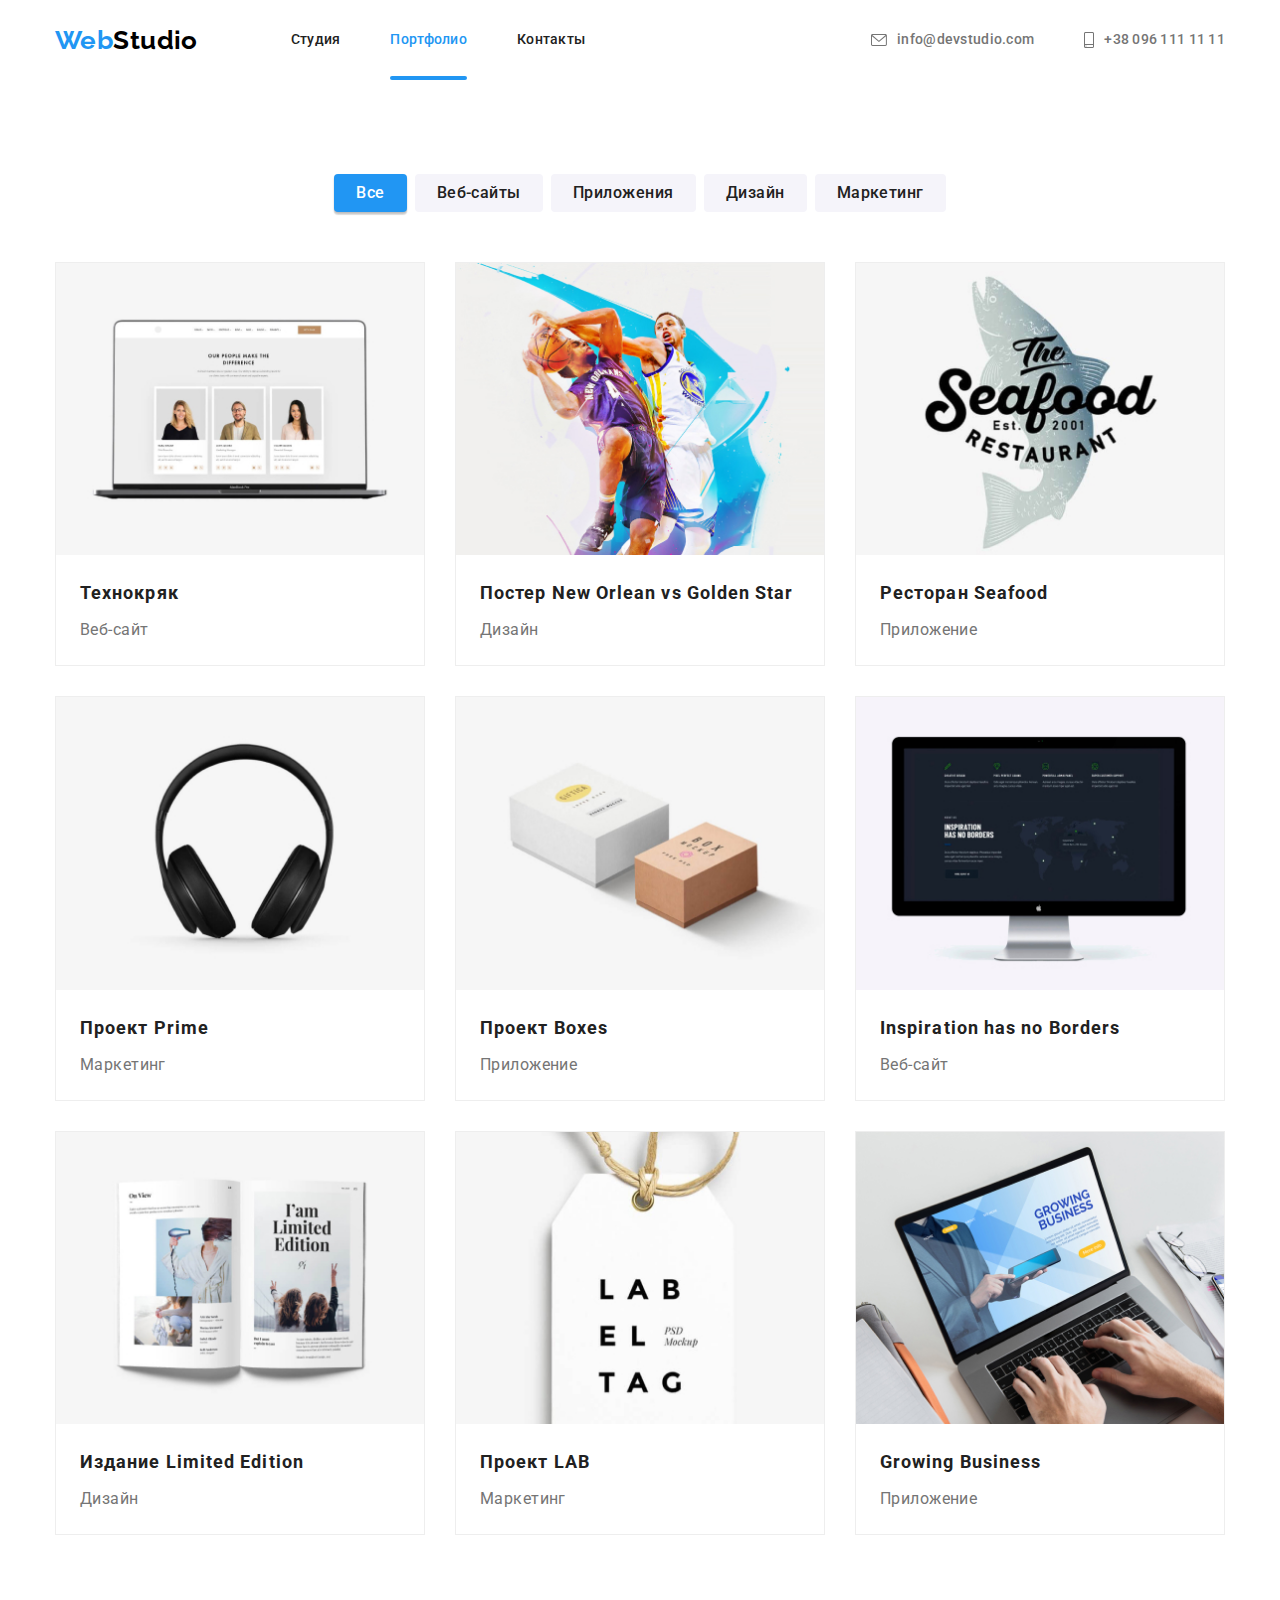
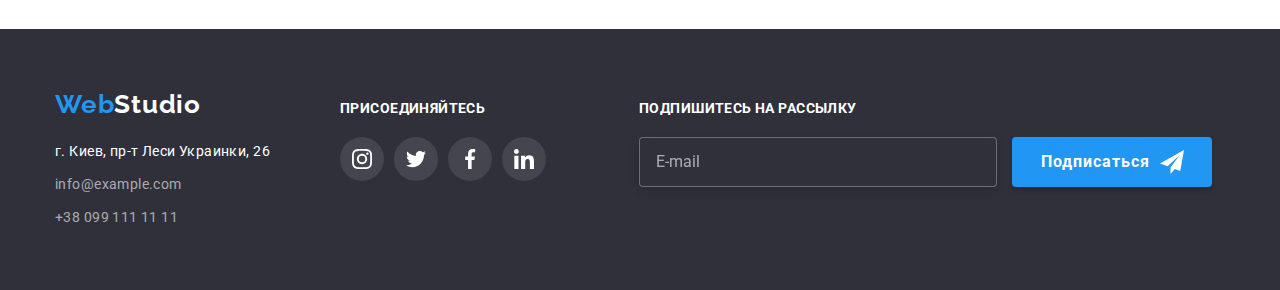
==== portfolio.html @ da0dde0f "Initial commit" ====
<!DOCTYPE html>
<html lang="ru">

<head>
    <meta charset="UTF-8">
    <meta http-equiv="X-UA-Compatible" content="IE=edge">
    <meta name="viewport" content="width=device-width, initial-scale=1.0">
    <title>Портфоліо</title>
    <!-- Шрифти -->
    <link rel="preconnect" href="https://fonts.googleapis.com">
    <link rel="preconnect" href="https://fonts.gstatic.com" crossorigin>
    <link
        href="https://fonts.googleapis.com/css2?family=Raleway:wght@700&family=Roboto:wght@400;500;700;900&display=swap"
        rel="stylesheet">
    <!-- Нормалізація стилів -->
    <link rel="stylesheet" href="https://cdn.jsdelivr.net/npm/modern-normalize@1.1.0/modern-normalize.min.css">
    <!-- Підключення стилів -->
    <link rel="stylesheet" href="./css/styles.css">
</head>

<body>
    <!-- Секція хедер -->
    <header class="header">
        <div class="container header-container">
            <nav class="header-nav">
                <a class="header-logo link" href="./index.html"> <span class="organization">Web</span>Studio</a>
                <ul class="header-list list">
                    <li class="header-list-item"><a class="header-link link" href="./index.html">Студия</a>
                    </li>
                    <li class="header-list-item"><a class="header-link link current-link" href="./portfolio.html">Портфолио</a></li>
                    <li class="header-list-item"><a class="header-link link" href="">Контакты</a></li>
                </ul>
            </nav>
            <ul class="header-group list">
                <li class="header-gp">
                    <a class="header-contact link " href="mailto:info@devstudio.com">
                        <svg class="header-icon" width="16" height="12">
                            <use href="./images/icons.svg#icon-mail"></use>
                        </svg>
                        info@devstudio.com</a>
                </li>
                <li class="header-gp">
                    <a class="header-contact link" href="tel:+380961111111">
                        <svg class="header-icon" width="10" height="16">
                            <use href="./images/icons.svg#icon-smartphone"></use>
                        </svg>
                        +38 096 111 11 11</a>
                </li>
            </ul>
        </div>
    </header>
    <!-- Блок мейн -->
    <main>
        <!-- фільтр -->
        <section class="portfolio section">
        <div class="container">
        <h1 hidden class="visually-hidden">Портфоліо</h1>
    <ul class="about-portfolio list">
        <li class="about-portfolio-item"><button class="filter-button active" type="button">Все</button></li>
        <li class="about-portfolio-item"><button class="filter-button" type="button">Веб-сайты</button></li>
        <li class="about-portfolio-item"><button class="filter-button" type="button">Приложения</button></li>
        <li class="about-portfolio-item"><button class="filter-button" type="button">Дизайн</button></li>
        <li class="about-portfolio-item"><button class="filter-button" type="button">Маркетинг</button></li>
    </ul>
    <!-- Проекти -->
    <ul class="about-project card-set list">
        <li class="about-project-item card-set-item">
            <a class="card-link link" href="">
            <div class="portfolio-overlay">
            <img src="./images/projects/project-1.jpg" alt="Веб-сайт" width="370" height="294"/>
            <p class="portfolio-desc">Ресурс предлагает комплексные предложения с разным уровнем функционала и сервисов. Все это позволит посетителю получить
            исчерпывающие сведения о компании или частном лице.</p>
            </div>
            <div class="card-project">
            <h3 class="title-img">Технокряк</h3>
            <p class="under-title">Веб-сайт</p>
            </div>
        </a>
        </li>
        <li class="about-project-item card-set-item">
            <a class="card-link link" href="">
            <div class="portfolio-overlay">
            <img src="./images/projects/project-2.jpg" alt="Дизайн" width="370" height="294"/>
            <p class="portfolio-desc">Ресурс предлагает комплексные предложения с разным уровнем функционала и сервисов. Все это позволит посетителю получить
            исчерпывающие сведения о компании или частном лице.</p>
            </div>
            <div class="card-project">
            <h3 class="title-img">Постер New Orlean vs Golden Star</h3>
            <p class="under-title">Дизайн</p>
            </div>
        </a>
        </li>
        <li class="about-project-item card-set-item">
            <a class="card-link link" href="">
            <div class="portfolio-overlay">
            <img src="./images/projects/project-3.jpg" alt="Приложение" width="370" height="294"/>
            <p class="portfolio-desc">Ресурс предлагает комплексные предложения с разным уровнем функционала и сервисов. Все это позволит посетителю получить
            исчерпывающие сведения о компании или частном лице.</p>
            </div>
            <div class="card-project">
            <h3 class="title-img">Ресторан Seafood</h3>
            <p class="under-title">Приложение</p>
            </div>
        </a>
        </li>
        <li class="about-project-item card-set-item">
            <a class="card-link link" href="">
            <div class="portfolio-overlay">
            <img src="./images/projects/project-4.jpg" alt="Маркетинг" width="370" height="294"/>
            <p class="portfolio-desc">Ресурс предлагает комплексные предложения с разным уровнем функционала и сервисов. Все это позволит посетителю получить
            исчерпывающие сведения о компании или частном лице.</p>
            </div>
            <div class="card-project">
            <h3 class="title-img">Проект Prime</h3>
            <p class="under-title">Маркетинг</p>
            </div></a>
        </li>
        <li class="about-project-item card-set-item">
            <a class="card-link link" href="">
            <div class="portfolio-overlay">
            <img src="./images/projects/project-5.jpg" alt="Приложение" width="370" height="294"/>
            <p class="portfolio-desc">Ресурс предлагает комплексные предложения с разным уровнем функционала и сервисов. Все этопозволит посетителю получить
            исчерпывающие сведения о компании или частном лице.</p>
            </div>
            <div class="card-project">
            <h3 class="title-img">Проект Boxes</h3>
            <p class="under-title">Приложение</p>
            </div></a>
        </li>
        <li class="about-project-item card-set-item">
            <a class="card-link link" href="">
            <div class="portfolio-overlay">
            <img src="./images/projects/project-6.jpg" alt="Веб-сайт" width="370" height="294"/>
            <p class="portfolio-desc">Ресурс предлагает комплексные предложения с разным уровнем функционала и сервисов.Все этопозволит посетителю получить
                исчерпывающие сведения о компании или частном лице.</p>
            </div>
            <div class="card-project">
            <h3 class="title-img">Inspiration has no Borders</h3>
            <p class="under-title">Веб-сайт</p>
            </div></a>
        </li>
        <li class="about-project-item card-set-item">
            <a class="card-link link" href="">
                <div class="portfolio-overlay">
            <img src="./images/projects/project-7.jpg" alt="Дизайн" width="370" height="294"/>
            <p class="portfolio-desc">Ресурс предлагает комплексные предложения с разным уровнем функционала и сервисов.Все это позволит посетителю получить
                исчерпывающие сведения о компании или частном лице.</p>
            </div>
            <div class="card-project">
            <h3 class="title-img">Издание Limited Edition</h3>
            <p class="under-title">Дизайн</p>
            </div></a>
        </li>
        <li class="about-project-item card-set-item">
            <a class="card-link link" href="">
            <div class="portfolio-overlay">
            <img src="./images/projects/project-8.jpg" alt="Маркетинг" width="370" height="294"/>
            <p class="portfolio-desc">Ресурс предлагает комплексные предложения с разным уровнем функционала и сервисов.Все это позволит посетителю получить
                исчерпывающие сведения о компании или частном лице.</p>
            </div>
            <div class="card-project">
            <h3 class="title-img">Проект LAB</h3>
            <p class="under-title">Маркетинг</p>
            </div></a>
        </li>
        <li class="about-project-item card-set-item">
            <a class="card-link link" href="">
            <div class="portfolio-overlay">
            <img src="./images/projects/project-9.jpg" alt="Приложение" width="370" height="294"/>
            <p class="portfolio-desc">Ресурс предлагает комплексные предложения с разным уровнем функционала и сервисов.Все это позволит посетителю получить
                исчерпывающие сведения о компании или частном лице.</p>
            </div>
            <div class="card-project">
            <h3 class="title-img">Growing Business</h3>
            <p class="under-title">Приложение</p>
            </div></a>
        </li>
    </ul>
    </div>
    </section>
    </main>
    <!-- Секція футер -->
    <footer class="footer">
        <div class="container footer-container">
            <div class="footer-tank">
                <a class="footer-logo link" href="./index.html"> <span class="organization">Web</span>Studio</a>
                <address class="address">
                    <ul class="footer-group list">
                        <li class="footer-address"><a class="footer-link-address link"
                                href="https://goo.gl/maps/piqngm7oDQpEDh6u6" target="_blank"
                                rel="noopener nofollow noreferrer">г. Киев, пр-т Леси
                                Украинки, 26</a></li>
                        <li class="footer-contact"><a class="footer-link link"
                                href="mailto:info@example.com">info@example.com</a></li>
                        <li class="footer-contact"><a class="footer-link link" href="tel:+380991111111">+38 099 111 11
                                11</a></li>
                    </ul>
                </address>
            </div>
            <div class="footer-social">
                <p class="footer-subtitle">присоединяйтесь</p>
                <ul class="footer-social-list list">
                    <li class="footer-social-item">
                        <a class="footer-social-link link" href="">
                            <svg class="footer-social-icon" width="20" height="20">
                                <use href="./images/icons.svg#icon-instagram"></use>
                            </svg>
                        </a>
                    </li>
                    <li class="footer-social-item">
                        <a class="footer-social-link link" href="">
                            <svg class="footer-social-icon" width="20" height="20">
                                <use href="./images/icons.svg#icon-twitter"></use>
                            </svg>
                        </a>
                    </li>
                    <li class="footer-social-item">
                        <a class="footer-social-link link" href="">
                            <svg class="footer-social-icon" width="20" height="20">
                                <use href="./images/icons.svg#icon-facebook"></use>
                            </svg>
                        </a>
                    </li>
                    <li class="footer-social-item">
                        <a class="footer-social-link link" href="">
                            <svg class="footer-social-icon" width="20" height="20">
                                <use href="./images/icons.svg#icon-linkedin"></use>
                            </svg>
                        </a>
                    </li>
                </ul>
            </div>
            <!-- Форма підписки -->
            <form>
                <label class="footer-form">
                    <p class="footer-form-title">Подпишитесь на рассылку</p>
                    <input class="footer-form-contact" type="email" name="email" placeholder="E-mail" required />
                    <button class="footer-form-button" type="submit">Подписаться
                        <svg class="footer-form-icon" width="24" height="24">
                            <use href="./images/icons.svg#icon-send"></use>
                        </svg>
                    </button>
                </label>
            </form>
        </div>
    </footer>
</body>
</html>
---- css/styles.css ----
:root {
    --main-font: "Roboto";
    --secondary-font: "Raleway";
    --accent-txt-color: #2196F3;
    --txt-color: #757575;
    --whte-txt-color: #FFFFFF;
    --dark-txt-color: #212121;

    --items: 3;
    --indent: 30px;
}

body {
    font-family: var(--main-font), sans-serif;
    font-size: 14px;
    color: var(--txt-color);
    background-color: var(--whte-txt-color);
    letter-spacing: 0.03em;
}

h1,
h2,
h3,
h4,
h5,
h6,
p,
ul {
    margin: 0;
}

img {
    display: block;
    max-width: 100%;
    height: auto;
}

.container {
    width: 1200px;
    padding-left: 15px;
    padding-right: 15px;
    margin-left: auto;
    margin-right: auto;
}

.link {
    text-decoration: none;
}

.list {
    list-style: none;
    margin: 0;
    padding: 0;
}

.header {
    background-color: var(--whte-txt-color);
}

.header-container {
    display: flex;
    align-items: center;
}

.header-nav {
    display: flex;
    align-items: center;
}

.header-list {
    display: flex;
    align-items: center;
}

.header-logo {
    font-family: Raleway;
    font-style: normal;
    font-weight: 700;
    font-size: 26px;
    line-height: 1.19;
    color: #000000;
    margin-right: 93px;

}

.organization {
    font-family: Raleway;
    font-style: normal;
    font-weight: 700;
    font-size: 26px;
    line-height: 1.19;
    color: var(--accent-txt-color)
}

.header-list-item:not(:last-child) {
    margin-right: 50px;
}

.header-link {
    font-weight: 500;
    line-height: 1.14;
    letter-spacing: 0.02em;
    color: var(--dark-txt-color);
    display: block;
    padding: 32px 0;

    transition-property: color;
    transition-duration: 250ms;
    transition-timing-function: cubic-bezier(0.4, 0, 0.2, 1);
}

.current-link {
    position: relative;
    color: var(--accent-txt-color);

}

.current-link::after {
    content: "";
    position: absolute;
    bottom: 0;
    left: 0;
    width: 100%;
    height: 4px;
    background-color: var(--accent-txt-color);
    border-radius: 2px;
}


.header-link:hover,
.header-link:focus {
    color: var(--accent-txt-color);
}

.header-group {
    margin-left: auto;
    display: flex;
    align-items: center;

}

.header-gp {
    font-weight: 500;
    line-height: 1.14;
    letter-spacing: 0.02em;
    color: var(--txt-color);
    margin-right: 50px;
}

.header-gp:last-child {
    margin-right: 0;
}

.header-contact {
    line-height: 1.14;
    letter-spacing: 0.02em;
    color: var(--txt-color);
    display: flex;
    align-items: center;
    padding: 32px 0;

    transition-property: color;
    transition-duration: 250ms;
    transition-timing-function: cubic-bezier(0.4, 0, 0.2, 1);
}

.header-icon {
    margin-right: 10px;
    fill: currentColor;

    transition-property: fill;
    transition-duration: 250ms;
    transition-timing-function: cubic-bezier(0.4, 0, 0.2, 1);
}

.header-contact:hover,
.header-contact:focus {
    color: var(--accent-txt-color);
}

.header-icon:hover,
.header-icon:focus {
    fill: var(--accent-txt-color);
}

.hero {
    background-color: #2F303A;
    text-align: center;
    padding: 200px 0;
}

.hero-overlay {
    max-width: 1600px;
    margin: 0 auto;
    background-image: linear-gradient(to right, rgba(47, 48, 58, 0.4), rgba(47, 48, 58, 0.4)),
        url(../images/hero/new-photo.jpg);
    background-repeat: no-repeat;
    background-size: cover;
    background-position: center;
}

.section {
    padding-top: 94px;
    padding-bottom: 94px;
}



.hero-title {
    font-size: 44px;
    line-height: 1.36;
    text-align: center;
    letter-spacing: 0.06em;
    text-transform: uppercase;
    color: var(--whte-txt-color);
    width: 696px;
    height: 120px;
    margin-left: auto;
    margin-right: auto;
    margin-bottom: 30px;
}

.hero-button {
    font-weight: 700;
    font-size: 16px;
    line-height: 1.88;
    text-align: center;
    letter-spacing: 0.06em;
    color: var(--whte-txt-color);
    background-color: var(--accent-txt-color);
    cursor: pointer;
    padding: 10px 32px;
    margin-left: auto;
    margin-right: auto;
    border-radius: 4px;
    border: none;
    box-shadow: 0px 4px 4px rgba(0, 0, 0, 0.15);

    transition-property: background-color;
    transition-duration: 250ms;
    transition-timing-function: cubic-bezier(0.4, 0, 0.2, 1);
}

.hero-button:hover {
    background-color: #188CE8;
}

.hero-button:focus {
    background-color: var(--accent-txt-color);
}

.visually-hidden {
    position: absolute;
    width: 1px;
    height: 1px;
    margin: -1px;
    border: 0;
    padding: 0;

    white-space: nowrap;
    clip-path: inset(100%);
    clip: rect(0 0 0 0);
    overflow: hidden;
}

.features-list {
    display: flex;
}

.features-list-item:not(:last-child) {
    margin-right: 30px;
    width: 270px;
}

.feature-box {
    display: flex;
    align-items: center;
    justify-content: center;
    height: 120px;
    margin-bottom: 30px;
    border-radius: 4px;
    background-color: #F5F4FA;
}

.upper-text {
    font-size: 14px;
    line-height: 1.14;
    text-transform: uppercase;
    color: var(--dark-txt-color);
    margin-bottom: 10px;
}

.under-text {
    line-height: 1.71;
    width: 270px;
    height: 75px;
}

.section-about {
    padding-top: 0;
    padding-bottom: 94px;
}

.section-title {
    font-size: 36px;
    line-height: 1.16;
    text-align: center;
    color: var(--dark-txt-color);
    margin-bottom: 50px;
}

.about-overlay {
    position: relative;
}

.about-desc {
    position: absolute;
    display: flex;
    align-items: center;
    justify-content: center;
    left: 0;
    bottom: 0;
    font-weight: 700;
    line-height: 1.14;
    text-transform: uppercase;
    color: var(--whte-txt-color);
    width: 100%;
    height: 70px;
    background-color: rgba(47, 48, 58, 0.8);
}

.about-team {
    width: 270px;
    background: var(--whte-txt-color);
    box-shadow: 0px 1px 3px rgba(0, 0, 0, 0.12), 0px 1px 1px rgba(0, 0, 0, 0.14), 0px 2px 1px rgba(0, 0, 0, 0.2);
    border-radius: 0px 0px 4px 4px;
    border: none;
}

.card-set {
    display: flex;
    flex-wrap: wrap;
    margin: calc(-1 * var(--indent) / 2);
}

.card-set-item {
    flex-basis: calc((100% - var(var(--indent)) * var(--items)) / var(--items));
    margin: calc(var(--indent) / 2);
}

.team {
    background-color: #F5F4FA;
}

.team-list {
    --items: 4;
}

.card-team {
    padding: 30px 0;
}

.upper-title {
    font-weight: 500;
    font-size: 16px;
    line-height: 1.19;
    color: var(--dark-txt-color);
    margin-bottom: 10px;
    text-align: center;
}

.under-txt {
    font-size: 16px;
    line-height: 1.19;
    text-align: center;
    margin-bottom: 16px;
}

.team-social {
    display: flex;
    justify-content: center;
}

.social-item:not(:last-child) {
    margin-right: 10px;
}

.social-link {
    display: flex;
    align-items: center;
    justify-content: center;
    width: 44px;
    height: 44px;
    border-radius: 50%;

    transition-property: background-color;
    transition-duration: 250ms;
    transition-timing-function: cubic-bezier(0.4, 0, 0.2, 1);
}

.social-icon {
    fill: #AFB1B8;

    transition-property: fill;
    transition-duration: 250ms;
    transition-timing-function: cubic-bezier(0.4, 0, 0.2, 1);
}

.social-link:hover,
.social-link:focus {
    background-color: var(--accent-txt-color);
}

.social-link:hover .social-icon,
.social-link:focus .social-icon {
    fill: var(--whte-txt-color)
}

.client-list {
    display: flex;
    justify-content: center;
}

.client-item:not(:last-child) {
    margin-right: 30px;
}

.client-link {
    display: flex;
    align-items: center;
    justify-content: center;
    width: 170px;
    height: 92px;
    border: 1px solid #AFB1B8;
    border-radius: 4px;

    transition-property: border;
    transition-duration: 250ms;
    transition-timing-function: cubic-bezier(0.4, 0, 0.2, 1);
}

.client-icon {
    fill: #AFB1B8;

    transition-property: fill;
    transition-duration: 250ms;
    transition-timing-function: cubic-bezier(0.4, 0, 0.2, 1);
}

.client-link:hover,
.client-link:focus {
    border: 1px solid var(--accent-txt-color);
}

.client-link:hover .client-icon,
.client-link:focus .client-icon {
    fill: var(--accent-txt-color)
}

.about-portfolio {
    display: flex;
    align-items: center;
    justify-content: center;
    margin-bottom: 50px;
}

.about-portfolio-item:not(:last-child) {
    margin-right: 8px;
}

.filter-button {
    font-weight: 500;
    font-family: inherit;
    font-size: 16px;
    line-height: 1.62;
    letter-spacing: 0.03em;
    color: var(--dark-txt-color);
    padding: 6px 22px;
    background-color: #F5F4FA;
    border: none;
    border-radius: 4px;
    color: var(--dark-txt-color);
    cursor: pointer;

    transition-property: color, background-color, box-shadow;
    transition-duration: 250ms;
    transition-timing-function: cubic-bezier(0.4, 0, 0.2, 1);
}

.filter-button:hover,
.filter-button:focus {
    color: var(--whte-txt-color);
    background-color: var(--accent-txt-color);
    box-shadow: 0px 3px 1px rgba(0, 0, 0, 0.1), 0px 1px 2px rgba(0, 0, 0, 0.08), 0px 2px 2px rgba(0, 0, 0, 0.12);
}

.active {
    color: var(--whte-txt-color);
    background-color: var(--accent-txt-color);
    box-shadow: 0px 3px 1px rgba(0, 0, 0, 0.1), 0px 1px 2px rgba(0, 0, 0, 0.08), 0px 2px 2px rgba(0, 0, 0, 0.12);
}

.about-project-item {
    width: 370px;
    background: var(--whte-txt-color);
    border: 1px solid #EEEEEE;
}

.card-link {
    display: block;
    cursor: pointer;

    transition-property: box-shadow;
    transition-duration: 250ms;
    transition-timing-function: cubic-bezier(0.4, 0, 0.2, 1);
}

.card-link:hover,
.card-link:focus {
    box-shadow: 0px 1px 1px rgba(0, 0, 0, 0.12), 0px 4px 4px rgba(0, 0, 0, 0.06), 1px 4px 6px rgba(0, 0, 0, 0.16);
}

.portfolio-overlay {
    position: relative;
    overflow: hidden;
}

.portfolio-desc {
    position: absolute;
    font-weight: 400;
    font-size: 18px;
    line-height: 1.56;
    color: var(--whte-txt-color);
    background-color: rgba(33, 150, 243, 0.9);
    display: block;
    width: 100%;
    height: 294px;
    top: 0;
    left: 0;
    padding: 63px 24px;

    transform: translateY(100%);
    transition-property: transform;
    transition-duration: 250ms;
    transition-timing-function: cubic-bezier(0.4, 0, 0.2, 1);
}

.portfolio-overlay:hover .portfolio-desc {
    transform: translateY(0);
}

.card-project {
    padding-top: 20px;
    padding-bottom: 20px;
    padding-left: 24px;
    padding-right: 24px;
}

.title-img {
    font-size: 18px;
    line-height: 2;
    letter-spacing: 0.06em;
    color: var(--dark-txt-color);
    margin-bottom: 4px;
}

.under-title {
    font-size: 16px;
    line-height: 1.87;
    color: var(--txt-color);
}

.footer {
    background-color: #2F303A;
    padding-top: 60px;
    padding-bottom: 60px;
}

.footer-container {
    display: flex;
    align-items: baseline;
}

.footer-tank {
    margin-right: 70px;
}

.footer-logo {
    font-family: 'Raleway';
    font-style: normal;
    font-weight: 700;
    font-size: 26px;
    line-height: 31px;
    letter-spacing: 0.03em;
    color: var(--whte-txt-color);
    display: block;
    align-items: center;
    margin-bottom: 20px;
}

.address {
    font-style: normal;
}

.footer-address {
    margin-bottom: 9px;

}

.footer-link-address {
    line-height: 1.71;
    color: var(--whte-txt-color)
}

.footer-contact:not(:last-child) {
    margin-bottom: 9px;
}

.footer-link:hover,
.footer-link:focus {
    color: var(--accent-txt-color);
}

.footer-link {
    line-height: 1.71;
    color: rgba(255, 255, 255, 0.6);

    transition-property: color;
    transition-duration: 250ms;
    transition-timing-function: cubic-bezier(0.4, 0, 0.2, 1);
}

.footer-social{
    margin-right: 93px;
}

.footer-subtitle {
    font-weight: 700;
    line-height: 1.14;
    letter-spacing: 0.03em;
    text-transform: uppercase;
    color: var(--whte-txt-color);
    margin-bottom: 20px;
}

.footer-social-list {
    display: flex;
}

.footer-social-item:not(:last-child) {
    margin-right: 10px;
}

.footer-social-link {
    display: flex;
    align-items: center;
    justify-content: center;
    width: 44px;
    height: 44px;
    border-radius: 50%;
    background-color: rgba(255, 255, 255, 0.1);
    padding: 12px;

    transition-property: background-color;
    transition-duration: 250ms;
    transition-timing-function: cubic-bezier(0.4, 0, 0.2, 1);
}

.footer-social-icon {
    fill: var(--whte-txt-color);
}

.footer-social-link:hover,
.footer-social-link:focus {
    background-color: var(--accent-txt-color);
}

.footer-form{
    display: block;
}

.footer-form-title {
    font-weight: 700;
    line-height: 1.14;
    text-transform: uppercase;
    color: var(--whte-txt-color);
    margin-bottom: 20px;
}

.footer-form-contact {
    width: 358px;
    height: 50px;
    font-size: 16px;
    line-height: 1.25;
    color: rgba(255, 255, 255);
    padding-top: 15px;
    padding-bottom: 15px;
    padding-left: 16px;
    margin-right: 12px;

    border: 1px solid rgba(255, 255, 255, 0.3);
    filter: drop-shadow(0px 4px 4px rgba(0, 0, 0, 0.15));
    border-radius: 4px;
    background-color: #2F303A;
}

.footer-form-contact::placeholder{
    font-size: 16px;
    line-height: 1.25;
    color: rgba(255, 255, 255, 0.6);
}

.footer-form-button {
    display: inline-flex;
    align-items: center;
    text-align: center;
    justify-content: center;
    width: 200px;
    height: 50px;
    font-weight: 700;
    font-size: 16px;
    line-height: 1.88;
    letter-spacing: 0.06em;
    padding: 10px 28px;
    color: var(--whte-txt-color);
    cursor: pointer;

    background-color: var(--accent-txt-color);
    border: none;
    box-shadow: 0px 4px 4px rgba(0, 0, 0, 0.15);
    border-radius: 4px;
}


.footer-form-icon {
    margin-left: 10px;
    fill: currentColor;
}

.backdrop {
    position: fixed;
    top: 0;
    left: 0;
    width: 100%;
    height: 100%;
    background-color: rgba(0, 0, 0, 0.2);

    opacity: 1;
    visibility: visible;
    pointer-events: initial;
    transition-property: opacity, visibility;
    transition-duration: 250ms;
    transition-timing-function: cubic-bezier(0.4, 0, 0.2, 1);
}

.backdrop.is-hidden {
    opacity: 0;
    visibility: hidden;
    pointer-events: none;
}

.modal {
    display: block;
    padding: 40px;
    position: absolute;
    top: 50%;
    left: 50%;
    transform: translate(-50%, -50%);
    min-width: 528px;
    min-height: 581px;
    background-color: var(--whte-txt-color);
    box-shadow: 0px 1px 3px rgba(0, 0, 0, 0.12), 0px 1px 1px rgba(0, 0, 0, 0.14), 0px 2px 1px rgba(0, 0, 0, 0.2);
    border-radius: 4px;
}

.modal-close-button {
    position: absolute;
    top: 8px;
    right: 8px;
    display: flex;
    align-items: center;
    justify-content: center;
    width: 30px;
    height: 30px;
    fill: #000000;
    background-color: var(--whte-txt-color);
    border: 1px solid rgba(0, 0, 0, 0.1);
    border-radius: 50%;
    cursor: pointer;
}

.modal-icon-close{
    position: absolute;
}

.modal-close-button:hover,
.modal-close-button:focus{
    outline: transparent;
    border: 1px solid var(--accent-txt-color);
    fill: var(--accent-txt-color);
}



.modal-form-title{
    display: block;
    font-weight: 700;
    font-size: 20px;
    line-height: 1.15;
    text-align: center;
    color: var(--dark-txt-color);
    margin-bottom: 12px;
}

.modal-form-user{
    display: block;
    position: relative;
    margin-top: 10px;
}

.modal-form-name{
    display: block;
    font-size: 12px;
    line-height: 1.16;
    letter-spacing: 0.01em;
    color: var(--txt-color);
    margin-bottom: 4px;
}

.modal-form-data{
    width: 100%;
    height: 40px;
    border: 1px solid rgba(33, 33, 33, 0.2);
    border-radius: 4px;
    padding-top: 12px;
    padding-bottom: 12px;
    padding-left: 42px;

    transition-property: outline, border;
    transition-duration: 250ms;
    transition-timing-function: cubic-bezier(0.4, 0, 0.2, 1);
}

.modal-form-data:focus{
    outline: transparent;
    border: 1px solid var(--accent-txt-color)
}

.modal-form-icon{
    position: absolute;
    left: 12px;
    bottom: 11px;
    fill: var(--dark-txt-color);
}

.modal-form-data:focus + .modal-form-icon{
    fill: var(--accent-txt-color);
}

.modal-comment{
    display: block;
    margin-bottom: 20px;
    margin-top: 10px;
}

.tel-mail-comment{
    display: block;
    font-size: 12px;
    line-height: 1.16;
    letter-spacing: 0.01em;
    color: var(--txt-color);
    margin-bottom: 4px;
}

.modal-form-comment{
    display: block;
    width: 100%;
    height: 120px;
    border: 1px solid rgba(33, 33, 33, 0.2);
    border-radius: 4px;
    padding: 12px 16px;

    transition-property: outline, border;
    transition-duration: 250ms;
    transition-timing-function: cubic-bezier(0.4, 0, 0.2, 1);
}

.modal-form-comment::placeholder{
    line-height: 1.14;
    letter-spacing: 0.01em;
    color: rgba(117, 117, 117, 0.5);
}

.modal-form-comment:focus{
    outline: transparent;
    border: 1px solid var(--accent-txt-color)
}

.form-checkbox{
    display: flex;
    align-items: center;
    justify-content: center;
    margin-bottom: 30px;
}

.form-checkbox-custom-checkbox{
    display: inline-flex;
    align-items: center;
    justify-content: center;
    width: 16px;
    height: 15px;
    color: var(--whte-txt-color);
    border: 2px solid var(--accent-txt-color);
    border-radius: 4px;
    margin-right: 7px;

}

.form-checkbox-icon{
    fill: var(--whte-txt-color);
}

.form-checkbox-input:checked + .form-checkbox-custom-checkbox{
    background-color: var(--accent-txt-color);
}

.form-checkbox-agreement{
    line-height: 1.71;
    color: var(--txt-color);
}

.form-checkbox-conditions{
    font-weight: 400;
    line-height: 1.71;
    color: var(--accent-txt-color);
}

.modal-form-button{
    display: block;
    width: 200px;
    height: 50px;
    font-weight: 700;
    font-size: 16px;
    line-height: 1.88;
    justify-content: center;
    letter-spacing: 0.06em;
    margin-left: auto;
    margin-right: auto;
    color: var(--whte-txt-color);
    background-color: var(--accent-txt-color);
    border: none;
    box-shadow: 0px 4px 4px rgba(0, 0, 0, 0.15);
    border-radius: 4px;
    cursor: pointer;

    transition-property: background-color;
    transition-duration: 250ms;
    transition-timing-function: cubic-bezier(0.4, 0, 0.2, 1);
}

.modal-form-button:hover{
    background-color: #188CE8 ;
}

.modal-form-button:focus{
    background-color: var(--accent-txt-color);
}
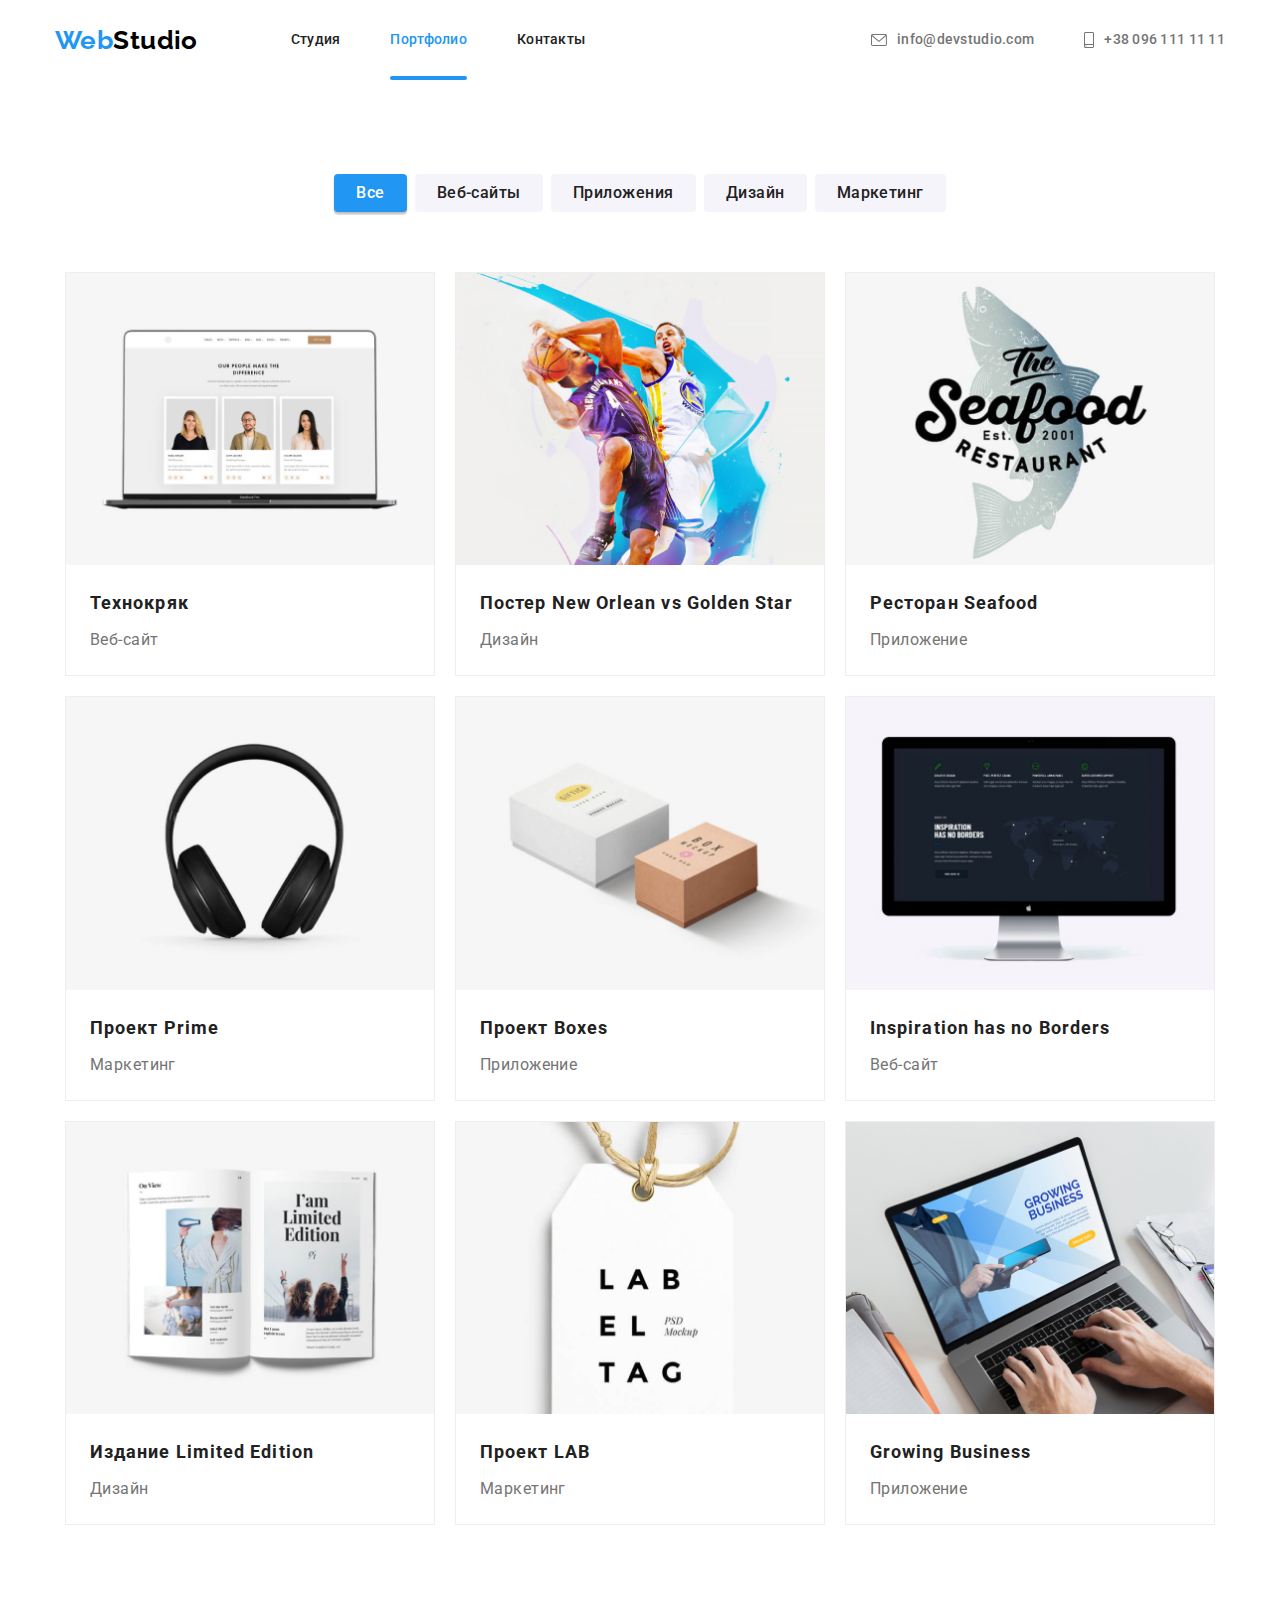
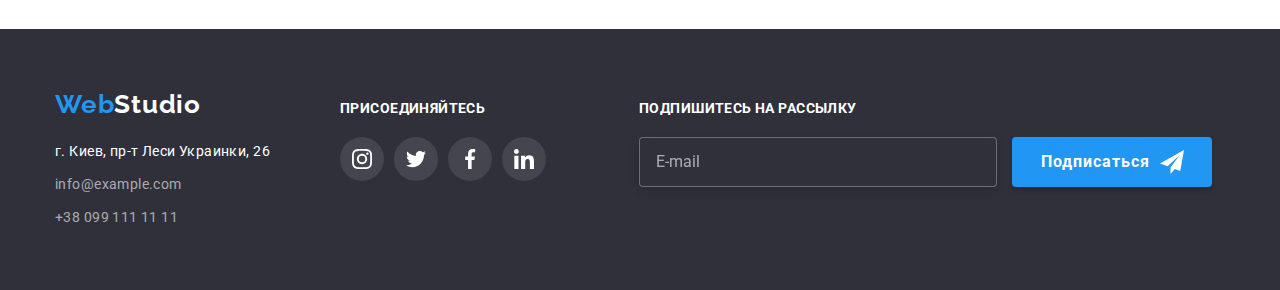
==== commit aba794b0: "add sass" ====
--- a/portfolio.html
+++ b/portfolio.html
@@ -15,6 +15,7 @@
     <!-- Нормалізація стилів -->
     <link rel="stylesheet" href="https://cdn.jsdelivr.net/npm/modern-normalize@1.1.0/modern-normalize.min.css">
     <!-- Підключення стилів -->
+    <link rel="stylesheet" href="./css/main.min.css">
     <link rel="stylesheet" href="./css/styles.css">
 </head>
 
@@ -55,124 +56,124 @@
         <section class="portfolio section">
         <div class="container">
         <h1 hidden class="visually-hidden">Портфоліо</h1>
-    <ul class="about-portfolio list">
-        <li class="about-portfolio-item"><button class="filter-button active" type="button">Все</button></li>
-        <li class="about-portfolio-item"><button class="filter-button" type="button">Веб-сайты</button></li>
-        <li class="about-portfolio-item"><button class="filter-button" type="button">Приложения</button></li>
-        <li class="about-portfolio-item"><button class="filter-button" type="button">Дизайн</button></li>
-        <li class="about-portfolio-item"><button class="filter-button" type="button">Маркетинг</button></li>
+    <ul class="portfolio__list list">
+        <li class="portfolio__item"><button class="portfolio__button active__btn" type="button">Все</button></li>
+        <li class="portfolio__item"><button class="portfolio__button" type="button">Веб-сайты</button></li>
+        <li class="portfolio__item"><button class="portfolio__button" type="button">Приложения</button></li>
+        <li class="portfolio__item"><button class="portfolio__button" type="button">Дизайн</button></li>
+        <li class="portfolio__item"><button class="portfolio__button" type="button">Маркетинг</button></li>
     </ul>
     <!-- Проекти -->
-    <ul class="about-project card-set list">
-        <li class="about-project-item card-set-item">
-            <a class="card-link link" href="">
-            <div class="portfolio-overlay">
+    <ul class="project card-set list">
+        <li class="project__item card-set__item">
+            <a class="project__link link" href="">
+            <div class="project-overlay__wrapper">
             <img src="./images/projects/project-1.jpg" alt="Веб-сайт" width="370" height="294"/>
-            <p class="portfolio-desc">Ресурс предлагает комплексные предложения с разным уровнем функционала и сервисов. Все это позволит посетителю получить
-            исчерпывающие сведения о компании или частном лице.</p>
-            </div>
-            <div class="card-project">
-            <h3 class="title-img">Технокряк</h3>
-            <p class="under-title">Веб-сайт</p>
+            <p class="project-overlay__subtitle">Ресурс предлагает комплексные предложения с разным уровнем функционала и сервисов. Все это позволит посетителю получить
+            исчерпывающие сведения о компании или частном лице.</p>
+            </div>
+            <div class="project__card">
+            <h3 class="project__title">Технокряк</h3>
+            <p class="project__txt">Веб-сайт</p>
             </div>
         </a>
         </li>
-        <li class="about-project-item card-set-item">
-            <a class="card-link link" href="">
-            <div class="portfolio-overlay">
+        <li class="project__item card-set__item">
+            <a class="project__link link" href="">
+            <div class="project-overlay__wrapper">
             <img src="./images/projects/project-2.jpg" alt="Дизайн" width="370" height="294"/>
-            <p class="portfolio-desc">Ресурс предлагает комплексные предложения с разным уровнем функционала и сервисов. Все это позволит посетителю получить
-            исчерпывающие сведения о компании или частном лице.</p>
-            </div>
-            <div class="card-project">
-            <h3 class="title-img">Постер New Orlean vs Golden Star</h3>
-            <p class="under-title">Дизайн</p>
+            <p class="project-overlay__subtitle">Ресурс предлагает комплексные предложения с разным уровнем функционала и сервисов. Все это позволит посетителю получить
+            исчерпывающие сведения о компании или частном лице.</p>
+            </div>
+            <div class="project__card">
+            <h3 class="project__title">Постер New Orlean vs Golden Star</h3>
+            <p class="project__txt">Дизайн</p>
             </div>
         </a>
         </li>
-        <li class="about-project-item card-set-item">
-            <a class="card-link link" href="">
-            <div class="portfolio-overlay">
+        <li class="project__item card-set__item">
+            <a class="project__link link" href="">
+            <div class="project-overlay__wrapper">
             <img src="./images/projects/project-3.jpg" alt="Приложение" width="370" height="294"/>
-            <p class="portfolio-desc">Ресурс предлагает комплексные предложения с разным уровнем функционала и сервисов. Все это позволит посетителю получить
-            исчерпывающие сведения о компании или частном лице.</p>
-            </div>
-            <div class="card-project">
-            <h3 class="title-img">Ресторан Seafood</h3>
-            <p class="under-title">Приложение</p>
+            <p class="project-overlay__subtitle">Ресурс предлагает комплексные предложения с разным уровнем функционала и сервисов. Все это позволит посетителю получить
+            исчерпывающие сведения о компании или частном лице.</p>
+            </div>
+            <div class="project__card">
+            <h3 class="project__title">Ресторан Seafood</h3>
+            <p class="project__txt">Приложение</p>
             </div>
         </a>
         </li>
-        <li class="about-project-item card-set-item">
-            <a class="card-link link" href="">
-            <div class="portfolio-overlay">
+        <li class="project__item card-set__item">
+            <a class="project__link link" href="">
+            <div class="project-overlay__wrapper">
             <img src="./images/projects/project-4.jpg" alt="Маркетинг" width="370" height="294"/>
-            <p class="portfolio-desc">Ресурс предлагает комплексные предложения с разным уровнем функционала и сервисов. Все это позволит посетителю получить
-            исчерпывающие сведения о компании или частном лице.</p>
-            </div>
-            <div class="card-project">
-            <h3 class="title-img">Проект Prime</h3>
-            <p class="under-title">Маркетинг</p>
-            </div></a>
-        </li>
-        <li class="about-project-item card-set-item">
-            <a class="card-link link" href="">
-            <div class="portfolio-overlay">
+            <p class="project-overlay__subtitle">Ресурс предлагает комплексные предложения с разным уровнем функционала и сервисов. Все это позволит посетителю получить
+            исчерпывающие сведения о компании или частном лице.</p>
+            </div>
+            <div class="project__card">
+            <h3 class="project__title">Проект Prime</h3>
+            <p class="project__txt">Маркетинг</p>
+            </div></a>
+        </li>
+        <li class="project__item card-set__item">
+            <a class="project__link link" href="">
+            <div class="project-overlay__wrapper">
             <img src="./images/projects/project-5.jpg" alt="Приложение" width="370" height="294"/>
-            <p class="portfolio-desc">Ресурс предлагает комплексные предложения с разным уровнем функционала и сервисов. Все этопозволит посетителю получить
-            исчерпывающие сведения о компании или частном лице.</p>
-            </div>
-            <div class="card-project">
-            <h3 class="title-img">Проект Boxes</h3>
-            <p class="under-title">Приложение</p>
-            </div></a>
-        </li>
-        <li class="about-project-item card-set-item">
-            <a class="card-link link" href="">
-            <div class="portfolio-overlay">
+            <p class="project-overlay__subtitle">Ресурс предлагает комплексные предложения с разным уровнем функционала и сервисов. Все этопозволит посетителю получить
+            исчерпывающие сведения о компании или частном лице.</p>
+            </div>
+            <div class="project__card">
+            <h3 class="project__title">Проект Boxes</h3>
+            <p class="project__txt">Приложение</p>
+            </div></a>
+        </li>
+        <li class="project__item card-set__item">
+            <a class="project__link link" href="">
+            <div class="project-overlay__wrapper">
             <img src="./images/projects/project-6.jpg" alt="Веб-сайт" width="370" height="294"/>
-            <p class="portfolio-desc">Ресурс предлагает комплексные предложения с разным уровнем функционала и сервисов.Все этопозволит посетителю получить
-                исчерпывающие сведения о компании или частном лице.</p>
-            </div>
-            <div class="card-project">
-            <h3 class="title-img">Inspiration has no Borders</h3>
-            <p class="under-title">Веб-сайт</p>
-            </div></a>
-        </li>
-        <li class="about-project-item card-set-item">
-            <a class="card-link link" href="">
-                <div class="portfolio-overlay">
+            <p class="project-overlay__subtitle">Ресурс предлагает комплексные предложения с разным уровнем функционала и сервисов.Все этопозволит посетителю получить
+                исчерпывающие сведения о компании или частном лице.</p>
+            </div>
+            <div class="project__card">
+            <h3 class="project__title">Inspiration has no Borders</h3>
+            <p class="project__txt">Веб-сайт</p>
+            </div></a>
+        </li>
+        <li class="project__item card-set__item">
+            <a class="project__link link" href="">
+                <div class="project-overlay__wrapper">
             <img src="./images/projects/project-7.jpg" alt="Дизайн" width="370" height="294"/>
-            <p class="portfolio-desc">Ресурс предлагает комплексные предложения с разным уровнем функционала и сервисов.Все это позволит посетителю получить
-                исчерпывающие сведения о компании или частном лице.</p>
-            </div>
-            <div class="card-project">
-            <h3 class="title-img">Издание Limited Edition</h3>
-            <p class="under-title">Дизайн</p>
-            </div></a>
-        </li>
-        <li class="about-project-item card-set-item">
-            <a class="card-link link" href="">
-            <div class="portfolio-overlay">
+            <p class="project-overlay__subtitle">Ресурс предлагает комплексные предложения с разным уровнем функционала и сервисов.Все это позволит посетителю получить
+                исчерпывающие сведения о компании или частном лице.</p>
+            </div>
+            <div class="project__card">
+            <h3 class="project__title">Издание Limited Edition</h3>
+            <p class="project__txt">Дизайн</p>
+            </div></a>
+        </li>
+        <li class="project__item card-set__item">
+            <a class="project__link link" href="">
+            <div class="project-overlay__wrapper">
             <img src="./images/projects/project-8.jpg" alt="Маркетинг" width="370" height="294"/>
-            <p class="portfolio-desc">Ресурс предлагает комплексные предложения с разным уровнем функционала и сервисов.Все это позволит посетителю получить
-                исчерпывающие сведения о компании или частном лице.</p>
-            </div>
-            <div class="card-project">
-            <h3 class="title-img">Проект LAB</h3>
-            <p class="under-title">Маркетинг</p>
-            </div></a>
-        </li>
-        <li class="about-project-item card-set-item">
-            <a class="card-link link" href="">
-            <div class="portfolio-overlay">
+            <p class="project-overlay__subtitle">Ресурс предлагает комплексные предложения с разным уровнем функционала и сервисов.Все это позволит посетителю получить
+                исчерпывающие сведения о компании или частном лице.</p>
+            </div>
+            <div class="project__card">
+            <h3 class="project__title">Проект LAB</h3>
+            <p class="project__txt">Маркетинг</p>
+            </div></a>
+        </li>
+        <li class="project__item card-set__item">
+            <a class="project__link link" href="">
+            <div class="project-overlay__wrapper">
             <img src="./images/projects/project-9.jpg" alt="Приложение" width="370" height="294"/>
-            <p class="portfolio-desc">Ресурс предлагает комплексные предложения с разным уровнем функционала и сервисов.Все это позволит посетителю получить
-                исчерпывающие сведения о компании или частном лице.</p>
-            </div>
-            <div class="card-project">
-            <h3 class="title-img">Growing Business</h3>
-            <p class="under-title">Приложение</p>
+            <p class="project-overlay__subtitle">Ресурс предлагает комплексные предложения с разным уровнем функционала и сервисов.Все это позволит посетителю получить
+                исчерпывающие сведения о компании или частном лице.</p>
+            </div>
+            <div class="project__card">
+            <h3 class="project__title">Growing Business</h3>
+            <p class="project__txt">Приложение</p>
             </div></a>
         </li>
     </ul>
--- a/css/main.min.css
+++ b/css/main.min.css
@@ -0,0 +1 @@
+:root{--main-font: "Roboto";--secondary-font: "Raleway";--accent-txt-color: #2196F3;--txt-color: #757575;--whte-txt-color: #FFFFFF;--dark-txt-color: #212121;--items: 3;--indent: 30px}.visually-hidden{position:absolute;width:1px;height:1px;margin:-1px;border:0;padding:0;white-space:nowrap;-webkit-clip-path:inset(100%);clip-path:inset(100%);clip:rect(0 0 0 0);overflow:hidden}.card-set{display:-webkit-box;display:-ms-flexbox;display:flex;-ms-flex-wrap:wrap;flex-wrap:wrap;margin:calc(-1*var(--indent)/3)}.card-set__item{-ms-flex-preferred-size:calc((100% - var(var(--indent))*var(--items))/var(--items));flex-basis:calc((100% - var(var(--indent))*var(--items))/var(--items));margin:calc(var(--indent)/3)}body{font-family:var(--main-font),sans-serif;font-size:14px;color:var(--txt-color);background-color:var(--whte-txt-color);letter-spacing:.03em}h1,h2,h3,h4,h5,h6,p,ul{margin:0}img{display:block;max-width:100%;height:auto}.link{text-decoration:none}.list{list-style:none;margin:0;padding:0}.container{width:1200px;padding-left:15px;padding-right:15px;margin-left:auto;margin-right:auto}.section{padding-top:94px;padding-bottom:94px}.section__title{font-size:36px;line-height:1.16;text-align:center;color:var(--dark-txt-color);margin-bottom:50px}.project-overlay__wrapper{position:relative;overflow:hidden}.project-overlay__subtitle{position:absolute;font-size:18px;line-height:1.56;color:var(--whte-txt-color);background-color:rgba(33,150,243,.9);display:block;width:100%;height:294px;top:0;left:0;padding:63px 24px;-webkit-transform:translateY(100%);transform:translateY(100%);-webkit-transition-property:-webkit-transform;transition-property:-webkit-transform;transition-property:transform;transition-property:transform, -webkit-transform;-webkit-transition-duration:250ms;transition-duration:250ms;-webkit-transition-timing-function:cubic-bezier(0.4, 0, 0.2, 1);transition-timing-function:cubic-bezier(0.4, 0, 0.2, 1)}.project-overlay__wrapper:hover .project-overlay__subtitle{-webkit-transform:translateY(0);transform:translateY(0)}.backdrop{position:fixed;top:0;left:0;width:100%;height:100%;background-color:rgba(0,0,0,.2);opacity:1;visibility:visible;pointer-events:initial;-webkit-transition-property:opacity,visibility;transition-property:opacity,visibility;-webkit-transition-duration:250ms;transition-duration:250ms;-webkit-transition-timing-function:cubic-bezier(0.4, 0, 0.2, 1);transition-timing-function:cubic-bezier(0.4, 0, 0.2, 1)}.backdrop.is-hidden{opacity:0;visibility:hidden;pointer-events:none}.modal{display:block;padding:40px;position:absolute;top:50%;left:50%;-webkit-transform:translate(-50%, -50%);transform:translate(-50%, -50%);min-width:528px;min-height:581px;background-color:var(--whte-txt-color);-webkit-box-shadow:0px 1px 3px rgba(0,0,0,.12),0px 1px 1px rgba(0,0,0,.14),0px 2px 1px rgba(0,0,0,.2);box-shadow:0px 1px 3px rgba(0,0,0,.12),0px 1px 1px rgba(0,0,0,.14),0px 2px 1px rgba(0,0,0,.2);border-radius:4px}.modal-close-button{position:absolute;top:8px;right:8px;display:-webkit-box;display:-ms-flexbox;display:flex;-webkit-box-align:center;-ms-flex-align:center;align-items:center;-webkit-box-pack:center;-ms-flex-pack:center;justify-content:center;width:30px;height:30px;fill:#000;background-color:var(--whte-txt-color);border:1px solid rgba(0,0,0,.1);border-radius:50%;cursor:pointer}.modal-close-button:hover,.modal-close-button:focus{outline:rgba(0,0,0,0);border:1px solid var(--accent-txt-color);fill:var(--accent-txt-color)}.modal-icon-close{position:absolute}.modal-form-title{display:block;font-weight:700;font-size:20px;line-height:1.15;text-align:center;color:var(--dark-txt-color);margin-bottom:12px}.modal-form-user{display:block;position:relative;margin-top:10px}.modal-form-name{display:block;font-size:12px;line-height:1.16;letter-spacing:.01em;color:var(--txt-color);margin-bottom:4px}.modal-form-data{width:100%;height:40px;border:1px solid rgba(33,33,33,.2);border-radius:4px;padding-top:12px;padding-bottom:12px;padding-left:42px;-webkit-transition-property:outline,border;transition-property:outline,border;-webkit-transition-duration:250ms;transition-duration:250ms;-webkit-transition-timing-function:cubic-bezier(0.4, 0, 0.2, 1);transition-timing-function:cubic-bezier(0.4, 0, 0.2, 1)}.modal-form-data:focus{outline:rgba(0,0,0,0);border:1px solid var(--accent-txt-color)}.modal-form-icon{position:absolute;left:12px;bottom:11px;fill:var(--dark-txt-color)}.modal-form-data:focus+.modal-form-icon{fill:var(--accent-txt-color)}.modal-comment{display:block;margin-bottom:20px;margin-top:10px}.tel-mail-comment{display:block;font-size:12px;line-height:1.16;letter-spacing:.01em;color:var(--txt-color);margin-bottom:4px}.modal-form-comment{display:block;width:100%;height:120px;border:1px solid rgba(33,33,33,.2);border-radius:4px;padding:12px 16px;-webkit-transition-property:outline,border;transition-property:outline,border;-webkit-transition-duration:250ms;transition-duration:250ms;-webkit-transition-timing-function:cubic-bezier(0.4, 0, 0.2, 1);transition-timing-function:cubic-bezier(0.4, 0, 0.2, 1)}.modal-form-comment:focus{outline:rgba(0,0,0,0);border:1px solid var(--accent-txt-color)}.modal-form-comment::-webkit-input-placeholder{line-height:1.14;letter-spacing:.01em;color:rgba(117,117,117,.5)}.modal-form-comment::-moz-placeholder{line-height:1.14;letter-spacing:.01em;color:rgba(117,117,117,.5)}.modal-form-comment:-ms-input-placeholder{line-height:1.14;letter-spacing:.01em;color:rgba(117,117,117,.5)}.modal-form-comment::-ms-input-placeholder{line-height:1.14;letter-spacing:.01em;color:rgba(117,117,117,.5)}.modal-form-comment::placeholder{line-height:1.14;letter-spacing:.01em;color:rgba(117,117,117,.5)}.form-checkbox{display:-webkit-box;display:-ms-flexbox;display:flex;-webkit-box-align:center;-ms-flex-align:center;align-items:center;-webkit-box-pack:center;-ms-flex-pack:center;justify-content:center;margin-bottom:30px}.form-checkbox-custom-checkbox{display:-webkit-inline-box;display:-ms-inline-flexbox;display:inline-flex;-webkit-box-align:center;-ms-flex-align:center;align-items:center;-webkit-box-pack:center;-ms-flex-pack:center;justify-content:center;width:16px;height:15px;color:var(--whte-txt-color);border:2px solid var(--accent-txt-color);border-radius:4px;margin-right:7px}.form-checkbox-icon{fill:var(--whte-txt-color)}.form-checkbox-input:checked+.form-checkbox-custom-checkbox{background-color:var(--accent-txt-color)}.form-checkbox-agreement{line-height:1.71;color:var(--txt-color)}.form-checkbox-conditions{font-weight:400;line-height:1.71;color:var(--accent-txt-color)}.modal-form-button{display:block;width:200px;height:50px;font-weight:700;font-size:16px;line-height:1.88;-webkit-box-pack:center;-ms-flex-pack:center;justify-content:center;letter-spacing:.06em;margin-left:auto;margin-right:auto;color:var(--whte-txt-color);background-color:var(--accent-txt-color);border:none;-webkit-box-shadow:0px 4px 4px rgba(0,0,0,.15);box-shadow:0px 4px 4px rgba(0,0,0,.15);border-radius:4px;cursor:pointer;-webkit-transition-property:background-color;transition-property:background-color;-webkit-transition-duration:250ms;transition-duration:250ms;-webkit-transition-timing-function:cubic-bezier(0.4, 0, 0.2, 1);transition-timing-function:cubic-bezier(0.4, 0, 0.2, 1)}.modal-form-button:hover{background-color:#188ce8}.modal-form-button:focus{background-color:var(--accent-txt-color)}.header{background-color:var(--whte-txt-color)}.header-container{display:-webkit-box;display:-ms-flexbox;display:flex;-webkit-box-align:center;-ms-flex-align:center;align-items:center}.header-nav{display:-webkit-box;display:-ms-flexbox;display:flex;-webkit-box-align:center;-ms-flex-align:center;align-items:center}.header-list{display:-webkit-box;display:-ms-flexbox;display:flex;-webkit-box-align:center;-ms-flex-align:center;align-items:center}.header-logo{font-family:Raleway;font-style:normal;font-weight:700;font-size:26px;line-height:1.19;color:#000;margin-right:93px}.organization{font-family:Raleway;font-style:normal;font-weight:700;font-size:26px;line-height:1.19;color:var(--accent-txt-color)}.header-list-item:not(:last-child){margin-right:50px}.header-link{font-weight:500;line-height:1.14;letter-spacing:.02em;color:var(--dark-txt-color);display:block;padding:32px 0;-webkit-transition-property:color;transition-property:color;-webkit-transition-duration:250ms;transition-duration:250ms;-webkit-transition-timing-function:cubic-bezier(0.4, 0, 0.2, 1);transition-timing-function:cubic-bezier(0.4, 0, 0.2, 1)}.header-link:hover,.header-link:focus{color:var(--accent-txt-color)}.current-link{position:relative;color:var(--accent-txt-color)}.current-link::after{content:"";position:absolute;bottom:0;left:0;width:100%;height:4px;background-color:var(--accent-txt-color);border-radius:2px}.header-group{margin-left:auto;display:-webkit-box;display:-ms-flexbox;display:flex;-webkit-box-align:center;-ms-flex-align:center;align-items:center}.header-gp{font-weight:500;line-height:1.14;letter-spacing:.02em;color:var(--txt-color);margin-right:50px}.header-gp:last-child{margin-right:0}.header-contact{line-height:1.14;letter-spacing:.02em;color:var(--txt-color);display:-webkit-box;display:-ms-flexbox;display:flex;-webkit-box-align:center;-ms-flex-align:center;align-items:center;padding:32px 0;-webkit-transition-property:color;transition-property:color;-webkit-transition-duration:250ms;transition-duration:250ms;-webkit-transition-timing-function:cubic-bezier(0.4, 0, 0.2, 1);transition-timing-function:cubic-bezier(0.4, 0, 0.2, 1)}.header-contact:hover,.header-contact:focus{color:var(--accent-txt-color)}.header-icon{margin-right:10px;fill:currentColor;-webkit-transition-property:fill;transition-property:fill;-webkit-transition-duration:250ms;transition-duration:250ms;-webkit-transition-timing-function:cubic-bezier(0.4, 0, 0.2, 1);transition-timing-function:cubic-bezier(0.4, 0, 0.2, 1)}.header-icon:hover,.header-icon:focus{fill:var(--accent-txt-color)}.hero{background-color:#2f303a;text-align:center;padding:200px 0}.hero-overlay{max-width:1600px;margin:0 auto;background-image:-webkit-gradient(linear, left top, right top, from(rgba(47, 48, 58, 0.4)), to(rgba(47, 48, 58, 0.4))),url(../images/hero/new-photo.jpg);background-image:linear-gradient(to right, rgba(47, 48, 58, 0.4), rgba(47, 48, 58, 0.4)),url(../images/hero/new-photo.jpg);background-repeat:no-repeat;background-size:cover;background-position:center}.hero__title{font-size:44px;line-height:1.36;text-align:center;letter-spacing:.06em;text-transform:uppercase;color:var(--whte-txt-color);width:696px;height:120px;margin-left:auto;margin-right:auto;margin-bottom:30px}.hero__button{font-weight:700;font-size:16px;line-height:1.88;text-align:center;letter-spacing:.06em;color:var(--whte-txt-color);background-color:var(--accent-txt-color);cursor:pointer;padding:10px 32px;margin-left:auto;margin-right:auto;border-radius:4px;border:none;-webkit-box-shadow:0px 4px 4px rgba(0,0,0,.15);box-shadow:0px 4px 4px rgba(0,0,0,.15);-webkit-transition-property:background-color;transition-property:background-color;-webkit-transition-duration:250ms;transition-duration:250ms;-webkit-transition-timing-function:cubic-bezier(0.4, 0, 0.2, 1);transition-timing-function:cubic-bezier(0.4, 0, 0.2, 1)}.hero__button:hover{background-color:#188ce8}.hero__button:focus{background-color:var(--accent-txt-color)}.features__list{display:-webkit-box;display:-ms-flexbox;display:flex}.features__item :not(:last-child){margin-right:30px;width:270px}.features__box{display:-webkit-box;display:-ms-flexbox;display:flex;-webkit-box-align:center;-ms-flex-align:center;align-items:center;-webkit-box-pack:center;-ms-flex-pack:center;justify-content:center;height:120px;margin-bottom:30px;border-radius:4px;background-color:#f5f4fa}.features__title{font-size:14px;line-height:1.14;text-transform:uppercase;color:var(--dark-txt-color);margin-bottom:10px}.features__text{line-height:1.71;width:270px;height:75px}.about-section{padding-top:0;padding-bottom:94px}.about__overlay{position:relative}.about__text{position:absolute;display:-webkit-box;display:-ms-flexbox;display:flex;-webkit-box-align:center;-ms-flex-align:center;align-items:center;-webkit-box-pack:center;-ms-flex-pack:center;justify-content:center;left:0;bottom:0;font-weight:700;line-height:1.14;text-transform:uppercase;color:var(--whte-txt-color);width:100%;height:70px;background-color:rgba(47,48,58,.8)}.team{background-color:#f5f4fa}.team__list{--items: 4}.team__about{width:270px;background:var(--whte-txt-color);-webkit-box-shadow:0px 1px 3px rgba(0,0,0,.12),0px 1px 1px rgba(0,0,0,.14),0px 2px 1px rgba(0,0,0,.2);box-shadow:0px 1px 3px rgba(0,0,0,.12),0px 1px 1px rgba(0,0,0,.14),0px 2px 1px rgba(0,0,0,.2);border-radius:0px 0px 4px 4px;border:none}.team__card{padding:30px 0}.team__title{font-weight:500;font-size:16px;line-height:1.19;color:var(--dark-txt-color);margin-bottom:10px;text-align:center}.team__txt{font-size:16px;line-height:1.19;text-align:center;margin-bottom:16px}.team-social{display:-webkit-box;display:-ms-flexbox;display:flex;-webkit-box-pack:center;-ms-flex-pack:center;justify-content:center}.team-social__item:not(:last-child){margin-right:10px}.team-social__link{display:-webkit-box;display:-ms-flexbox;display:flex;-webkit-box-align:center;-ms-flex-align:center;align-items:center;-webkit-box-pack:center;-ms-flex-pack:center;justify-content:center;width:44px;height:44px;border-radius:50%;-webkit-transition-property:background-color;transition-property:background-color;-webkit-transition-duration:250ms;transition-duration:250ms;-webkit-transition-timing-function:cubic-bezier(0.4, 0, 0.2, 1);transition-timing-function:cubic-bezier(0.4, 0, 0.2, 1)}.team-social__link:hover,.team-social__link:focus{background-color:var(--accent-txt-color)}.team-social__icon{fill:#afb1b8;-webkit-transition-property:fill;transition-property:fill;-webkit-transition-duration:250ms;transition-duration:250ms;-webkit-transition-timing-function:cubic-bezier(0.4, 0, 0.2, 1);transition-timing-function:cubic-bezier(0.4, 0, 0.2, 1)}.team-social__link:hover .team-social__icon,.team-social__link:focus .team-social__icon{fill:var(--whte-txt-color)}.client__list{display:-webkit-box;display:-ms-flexbox;display:flex;-webkit-box-pack:center;-ms-flex-pack:center;justify-content:center}.client__item:not(:last-child){margin-right:30px}.client__link{display:-webkit-box;display:-ms-flexbox;display:flex;-webkit-box-align:center;-ms-flex-align:center;align-items:center;-webkit-box-pack:center;-ms-flex-pack:center;justify-content:center;width:170px;height:92px;border:1px solid #afb1b8;border-radius:4px;-webkit-transition-property:border;transition-property:border;-webkit-transition-duration:250ms;transition-duration:250ms;-webkit-transition-timing-function:cubic-bezier(0.4, 0, 0.2, 1);transition-timing-function:cubic-bezier(0.4, 0, 0.2, 1)}.client__link:hover,.client__link:focus{border:1px solid var(--accent-txt-color)}.client__icon{fill:#afb1b8;-webkit-transition-property:fill;transition-property:fill;-webkit-transition-duration:250ms;transition-duration:250ms;-webkit-transition-timing-function:cubic-bezier(0.4, 0, 0.2, 1);transition-timing-function:cubic-bezier(0.4, 0, 0.2, 1)}.client__link:hover .client__icon,.client__link:focus .client__icon{fill:var(--accent-txt-color)}.portfolio__list{display:-webkit-box;display:-ms-flexbox;display:flex;-webkit-box-align:center;-ms-flex-align:center;align-items:center;-webkit-box-pack:center;-ms-flex-pack:center;justify-content:center;margin-bottom:50px}.portfolio__item:not(:last-child){margin-right:8px}.portfolio__button{font-weight:500;font-family:inherit;font-size:16px;line-height:1.62;letter-spacing:.03em;color:var(--dark-txt-color);padding:6px 22px;background-color:#f5f4fa;border:none;border-radius:4px;color:var(--dark-txt-color);cursor:pointer;-webkit-transition-property:color,background-color,-webkit-box-shadow;transition-property:color,background-color,-webkit-box-shadow;transition-property:color,background-color,box-shadow;transition-property:color,background-color,box-shadow,-webkit-box-shadow;-webkit-transition-duration:250ms;transition-duration:250ms;-webkit-transition-timing-function:cubic-bezier(0.4, 0, 0.2, 1);transition-timing-function:cubic-bezier(0.4, 0, 0.2, 1)}.portfolio__button:hover,.portfolio__button:focus{color:var(--whte-txt-color);background-color:var(--accent-txt-color);-webkit-box-shadow:0px 3px 1px rgba(0,0,0,.1),0px 1px 2px rgba(0,0,0,.08),0px 2px 2px rgba(0,0,0,.12);box-shadow:0px 3px 1px rgba(0,0,0,.1),0px 1px 2px rgba(0,0,0,.08),0px 2px 2px rgba(0,0,0,.12)}.active__btn{color:var(--whte-txt-color);background-color:var(--accent-txt-color);-webkit-box-shadow:0px 3px 1px rgba(0,0,0,.1),0px 1px 2px rgba(0,0,0,.08),0px 2px 2px rgba(0,0,0,.12);box-shadow:0px 3px 1px rgba(0,0,0,.1),0px 1px 2px rgba(0,0,0,.08),0px 2px 2px rgba(0,0,0,.12)}.project__item{width:370px;background-color:var(--whte-txt-color);border:1px solid #eee}.project__link{display:block;cursor:pointer;-webkit-transition-property:-webkit-box-shadow;transition-property:-webkit-box-shadow;transition-property:box-shadow;transition-property:box-shadow, -webkit-box-shadow;-webkit-transition-duration:250ms;transition-duration:250ms;-webkit-transition-timing-function:cubic-bezier(0.4, 0, 0.2, 1);transition-timing-function:cubic-bezier(0.4, 0, 0.2, 1)}.project__link:hover,.project__link:focus{-webkit-box-shadow:0px 1px 1px rgba(0,0,0,.12),0px 4px 4px rgba(0,0,0,.06),1px 4px 6px rgba(0,0,0,.16);box-shadow:0px 1px 1px rgba(0,0,0,.12),0px 4px 4px rgba(0,0,0,.06),1px 4px 6px rgba(0,0,0,.16)}.project__card{padding-top:20px;padding-bottom:20px;padding-left:24px;padding-right:24px}.project__title{font-size:18px;line-height:2;letter-spacing:.06em;color:var(--dark-txt-color);margin-bottom:4px}.project__txt{font-size:16px;line-height:1.87;color:var(--txt-color)}.footer{background-color:#2f303a;padding-top:60px;padding-bottom:60px}.footer-container{display:-webkit-box;display:-ms-flexbox;display:flex;-webkit-box-align:baseline;-ms-flex-align:baseline;align-items:baseline}.footer-tank{margin-right:70px}.footer-logo{font-family:"Raleway";font-style:normal;font-weight:700;font-size:26px;line-height:31px;letter-spacing:.03em;color:var(--whte-txt-color);display:block;-webkit-box-align:center;-ms-flex-align:center;align-items:center;margin-bottom:20px}.address{font-style:normal}.footer-address{margin-bottom:9px}.footer-link-address{line-height:1.71;color:var(--whte-txt-color)}.footer-contact:not(:last-child){margin-bottom:9px}.footer-link{line-height:1.71;color:rgba(255,255,255,.6);-webkit-transition-property:color;transition-property:color;-webkit-transition-duration:250ms;transition-duration:250ms;-webkit-transition-timing-function:cubic-bezier(0.4, 0, 0.2, 1);transition-timing-function:cubic-bezier(0.4, 0, 0.2, 1)}.footer-link:hover,.footer-link:focus{color:var(--accent-txt-color)}.footer-social{margin-right:93px}.footer-subtitle{font-weight:700;line-height:1.14;letter-spacing:.03em;text-transform:uppercase;color:var(--whte-txt-color);margin-bottom:20px}.footer-social-list{display:-webkit-box;display:-ms-flexbox;display:flex}.footer-social-item:not(:last-child){margin-right:10px}.footer-social-link{display:-webkit-box;display:-ms-flexbox;display:flex;-webkit-box-align:center;-ms-flex-align:center;align-items:center;-webkit-box-pack:center;-ms-flex-pack:center;justify-content:center;width:44px;height:44px;border-radius:50%;background-color:rgba(255,255,255,.1);padding:12px;-webkit-transition-property:background-color;transition-property:background-color;-webkit-transition-duration:250ms;transition-duration:250ms;-webkit-transition-timing-function:cubic-bezier(0.4, 0, 0.2, 1);transition-timing-function:cubic-bezier(0.4, 0, 0.2, 1)}.footer-social-link:hover,.footer-social-link:focus{background-color:var(--accent-txt-color)}.footer-social-icon{fill:var(--whte-txt-color)}.footer-form{display:block}.footer-form-title{font-weight:700;line-height:1.14;text-transform:uppercase;color:var(--whte-txt-color);margin-bottom:20px}.footer-form-contact{width:358px;height:50px;font-size:16px;line-height:1.25;color:#fff;padding-top:15px;padding-bottom:15px;padding-left:16px;margin-right:12px;border:1px solid rgba(255,255,255,.3);-webkit-filter:drop-shadow(0px 4px 4px rgba(0, 0, 0, 0.15));filter:drop-shadow(0px 4px 4px rgba(0, 0, 0, 0.15));border-radius:4px;background-color:#2f303a}.footer-form-contact::-webkit-input-placeholder{font-size:16px;line-height:1.25;color:rgba(255,255,255,.6)}.footer-form-contact::-moz-placeholder{font-size:16px;line-height:1.25;color:rgba(255,255,255,.6)}.footer-form-contact:-ms-input-placeholder{font-size:16px;line-height:1.25;color:rgba(255,255,255,.6)}.footer-form-contact::-ms-input-placeholder{font-size:16px;line-height:1.25;color:rgba(255,255,255,.6)}.footer-form-contact::placeholder{font-size:16px;line-height:1.25;color:rgba(255,255,255,.6)}.footer-form-button{display:-webkit-inline-box;display:-ms-inline-flexbox;display:inline-flex;-webkit-box-align:center;-ms-flex-align:center;align-items:center;text-align:center;-webkit-box-pack:center;-ms-flex-pack:center;justify-content:center;width:200px;height:50px;font-weight:700;font-size:16px;line-height:1.88;letter-spacing:.06em;padding:10px 28px;color:var(--whte-txt-color);cursor:pointer;background-color:var(--accent-txt-color);border:none;-webkit-box-shadow:0px 4px 4px rgba(0,0,0,.15);box-shadow:0px 4px 4px rgba(0,0,0,.15);border-radius:4px}.footer-form-icon{margin-left:10px;fill:currentColor}/*# sourceMappingURL=main.min.css.map */--- a/css/styles.css
+++ b/css/styles.css
@@ -1,4 +1,4 @@
-:root {
+/* :root {
     --main-font: "Roboto";
     --secondary-font: "Raleway";
     --accent-txt-color: #2196F3;
@@ -8,17 +8,17 @@
 
     --items: 3;
     --indent: 30px;
-}
-
-body {
+} */
+
+/* body {
     font-family: var(--main-font), sans-serif;
     font-size: 14px;
     color: var(--txt-color);
     background-color: var(--whte-txt-color);
     letter-spacing: 0.03em;
-}
-
-h1,
+} */
+
+/* h1,
 h2,
 h3,
 h4,
@@ -33,17 +33,17 @@
     display: block;
     max-width: 100%;
     height: auto;
-}
-
-.container {
+} */
+
+/* .container {
     width: 1200px;
     padding-left: 15px;
     padding-right: 15px;
     margin-left: auto;
     margin-right: auto;
-}
-
-.link {
+} */
+
+/* .link {
     text-decoration: none;
 }
 
@@ -51,9 +51,9 @@
     list-style: none;
     margin: 0;
     padding: 0;
-}
-
-.header {
+} */
+
+/* .header {
     background-color: var(--whte-txt-color);
 }
 
@@ -181,9 +181,9 @@
 .header-icon:hover,
 .header-icon:focus {
     fill: var(--accent-txt-color);
-}
-
-.hero {
+} */
+
+/* .hero {
     background-color: #2F303A;
     text-align: center;
     padding: 200px 0;
@@ -197,16 +197,16 @@
     background-repeat: no-repeat;
     background-size: cover;
     background-position: center;
-}
-
-.section {
+} */
+
+/* .section {
     padding-top: 94px;
     padding-bottom: 94px;
-}
-
-
-
-.hero-title {
+} */
+
+
+
+/* .hero__title {
     font-size: 44px;
     line-height: 1.36;
     text-align: center;
@@ -218,9 +218,9 @@
     margin-left: auto;
     margin-right: auto;
     margin-bottom: 30px;
-}
-
-.hero-button {
+} */
+
+/* .hero__button {
     font-weight: 700;
     font-size: 16px;
     line-height: 1.88;
@@ -241,15 +241,15 @@
     transition-timing-function: cubic-bezier(0.4, 0, 0.2, 1);
 }
 
-.hero-button:hover {
+.hero__button:hover {
     background-color: #188CE8;
 }
 
-.hero-button:focus {
-    background-color: var(--accent-txt-color);
-}
-
-.visually-hidden {
+.hero__button:focus {
+    background-color: var(--accent-txt-color);
+} */
+
+/* .visually-hidden {
     position: absolute;
     width: 1px;
     height: 1px;
@@ -261,18 +261,18 @@
     clip-path: inset(100%);
     clip: rect(0 0 0 0);
     overflow: hidden;
-}
-
-.features-list {
-    display: flex;
-}
-
-.features-list-item:not(:last-child) {
+} */
+
+/* .features__list {
+    display: flex;
+}
+
+.features__item:not(:last-child) {
     margin-right: 30px;
     width: 270px;
 }
 
-.feature-box {
+.features__box {
     display: flex;
     align-items: center;
     justify-content: center;
@@ -282,7 +282,7 @@
     background-color: #F5F4FA;
 }
 
-.upper-text {
+.features__title {
     font-size: 14px;
     line-height: 1.14;
     text-transform: uppercase;
@@ -290,30 +290,30 @@
     margin-bottom: 10px;
 }
 
-.under-text {
+.features__text {
     line-height: 1.71;
     width: 270px;
     height: 75px;
-}
-
-.section-about {
-    padding-top: 0;
-    padding-bottom: 94px;
-}
-
-.section-title {
+} */
+
+/* .section__title {
     font-size: 36px;
     line-height: 1.16;
     text-align: center;
     color: var(--dark-txt-color);
     margin-bottom: 50px;
-}
-
-.about-overlay {
+} */
+
+/* .about-section {
+    padding-top: 0;
+    padding-bottom: 94px;
+}
+
+.about__overlay {
     position: relative;
 }
 
-.about-desc {
+.about__text {
     position: absolute;
     display: flex;
     align-items: center;
@@ -327,9 +327,28 @@
     width: 100%;
     height: 70px;
     background-color: rgba(47, 48, 58, 0.8);
-}
-
-.about-team {
+} */
+
+/* .card-set {
+    display: flex;
+    flex-wrap: wrap;
+    margin: calc(-1 * var(--indent) / 3);
+}
+
+.card-set__item {
+    flex-basis: calc((100% - var(var(--indent)) * var(--items)) / var(--items));
+    margin: calc(var(--indent) / 3);
+} */
+
+/* .team {
+    background-color: #F5F4FA;
+}
+
+.team__list {
+    --items: 4;
+}
+
+.about__team {
     width: 270px;
     background: var(--whte-txt-color);
     box-shadow: 0px 1px 3px rgba(0, 0, 0, 0.12), 0px 1px 1px rgba(0, 0, 0, 0.14), 0px 2px 1px rgba(0, 0, 0, 0.2);
@@ -337,30 +356,11 @@
     border: none;
 }
 
-.card-set {
-    display: flex;
-    flex-wrap: wrap;
-    margin: calc(-1 * var(--indent) / 2);
-}
-
-.card-set-item {
-    flex-basis: calc((100% - var(var(--indent)) * var(--items)) / var(--items));
-    margin: calc(var(--indent) / 2);
-}
-
-.team {
-    background-color: #F5F4FA;
-}
-
-.team-list {
-    --items: 4;
-}
-
-.card-team {
+.team__card{
     padding: 30px 0;
 }
 
-.upper-title {
+.team__title {
     font-weight: 500;
     font-size: 16px;
     line-height: 1.19;
@@ -369,7 +369,7 @@
     text-align: center;
 }
 
-.under-txt {
+.team__txt {
     font-size: 16px;
     line-height: 1.19;
     text-align: center;
@@ -381,11 +381,11 @@
     justify-content: center;
 }
 
-.social-item:not(:last-child) {
+.team-social__item:not(:last-child) {
     margin-right: 10px;
 }
 
-.social-link {
+.team-social__link {
     display: flex;
     align-items: center;
     justify-content: center;
@@ -398,7 +398,7 @@
     transition-timing-function: cubic-bezier(0.4, 0, 0.2, 1);
 }
 
-.social-icon {
+.team-social__icon {
     fill: #AFB1B8;
 
     transition-property: fill;
@@ -406,26 +406,26 @@
     transition-timing-function: cubic-bezier(0.4, 0, 0.2, 1);
 }
 
-.social-link:hover,
-.social-link:focus {
-    background-color: var(--accent-txt-color);
-}
-
-.social-link:hover .social-icon,
-.social-link:focus .social-icon {
+.team-social__link:hover,
+.team-social__link:focus {
+    background-color: var(--accent-txt-color);
+}
+
+.team-social__link:hover .team-social__icon,
+.team-social__link:focus .team-social__icon {
     fill: var(--whte-txt-color)
-}
-
-.client-list {
-    display: flex;
-    justify-content: center;
-}
-
-.client-item:not(:last-child) {
+} */
+
+/* .client__list {
+    display: flex;
+    justify-content: center;
+}
+
+.client__item:not(:last-child) {
     margin-right: 30px;
 }
 
-.client-link {
+.client__link {
     display: flex;
     align-items: center;
     justify-content: center;
@@ -439,7 +439,7 @@
     transition-timing-function: cubic-bezier(0.4, 0, 0.2, 1);
 }
 
-.client-icon {
+.client__icon{
     fill: #AFB1B8;
 
     transition-property: fill;
@@ -447,28 +447,28 @@
     transition-timing-function: cubic-bezier(0.4, 0, 0.2, 1);
 }
 
-.client-link:hover,
-.client-link:focus {
+.client__link:hover,
+.client__link:focus {
     border: 1px solid var(--accent-txt-color);
 }
 
-.client-link:hover .client-icon,
-.client-link:focus .client-icon {
+.client__link:hover .client__icon,
+.client__link:focus .client__icon {
     fill: var(--accent-txt-color)
-}
-
-.about-portfolio {
+} */
+
+/* .portfolio__list{
     display: flex;
     align-items: center;
     justify-content: center;
     margin-bottom: 50px;
 }
 
-.about-portfolio-item:not(:last-child) {
+.portfolio__item:not(:last-child) {
     margin-right: 8px;
-}
-
-.filter-button {
+} */
+
+/* .portfolio__button {
     font-weight: 500;
     font-family: inherit;
     font-size: 16px;
@@ -487,26 +487,26 @@
     transition-timing-function: cubic-bezier(0.4, 0, 0.2, 1);
 }
 
-.filter-button:hover,
-.filter-button:focus {
+.portfolio__button:hover,
+.portfolio__button:focus {
     color: var(--whte-txt-color);
     background-color: var(--accent-txt-color);
     box-shadow: 0px 3px 1px rgba(0, 0, 0, 0.1), 0px 1px 2px rgba(0, 0, 0, 0.08), 0px 2px 2px rgba(0, 0, 0, 0.12);
-}
-
-.active {
+} */
+
+/* .active {
     color: var(--whte-txt-color);
     background-color: var(--accent-txt-color);
     box-shadow: 0px 3px 1px rgba(0, 0, 0, 0.1), 0px 1px 2px rgba(0, 0, 0, 0.08), 0px 2px 2px rgba(0, 0, 0, 0.12);
-}
-
-.about-project-item {
+} */
+
+/* .project__item {
     width: 370px;
-    background: var(--whte-txt-color);
+    background-color: var(--whte-txt-color);
     border: 1px solid #EEEEEE;
 }
 
-.card-link {
+.project__link {
     display: block;
     cursor: pointer;
 
@@ -515,19 +515,18 @@
     transition-timing-function: cubic-bezier(0.4, 0, 0.2, 1);
 }
 
-.card-link:hover,
-.card-link:focus {
+.project__link:hover,
+.project__link:focus {
     box-shadow: 0px 1px 1px rgba(0, 0, 0, 0.12), 0px 4px 4px rgba(0, 0, 0, 0.06), 1px 4px 6px rgba(0, 0, 0, 0.16);
 }
 
-.portfolio-overlay {
+.project-overlay__wrapper {
     position: relative;
     overflow: hidden;
 }
 
-.portfolio-desc {
+.project-overlay__subtitle {
     position: absolute;
-    font-weight: 400;
     font-size: 18px;
     line-height: 1.56;
     color: var(--whte-txt-color);
@@ -545,18 +544,18 @@
     transition-timing-function: cubic-bezier(0.4, 0, 0.2, 1);
 }
 
-.portfolio-overlay:hover .portfolio-desc {
+.project-overlay__wrapper:hover .project-overlay__subtitle {
     transform: translateY(0);
 }
 
-.card-project {
+.project__card {
     padding-top: 20px;
     padding-bottom: 20px;
     padding-left: 24px;
     padding-right: 24px;
 }
 
-.title-img {
+.project__title {
     font-size: 18px;
     line-height: 2;
     letter-spacing: 0.06em;
@@ -564,13 +563,13 @@
     margin-bottom: 4px;
 }
 
-.under-title {
+.project__txt {
     font-size: 16px;
     line-height: 1.87;
     color: var(--txt-color);
-}
-
-.footer {
+} */
+
+/* .footer {
     background-color: #2F303A;
     padding-top: 60px;
     padding-bottom: 60px;
@@ -708,9 +707,9 @@
     font-size: 16px;
     line-height: 1.25;
     color: rgba(255, 255, 255, 0.6);
-}
-
-.footer-form-button {
+} */
+
+/* .footer-form-button {
     display: inline-flex;
     align-items: center;
     text-align: center;
@@ -729,15 +728,15 @@
     border: none;
     box-shadow: 0px 4px 4px rgba(0, 0, 0, 0.15);
     border-radius: 4px;
-}
-
-
-.footer-form-icon {
+} */
+
+
+/* .footer-form-icon {
     margin-left: 10px;
     fill: currentColor;
-}
-
-.backdrop {
+} */
+
+/* .backdrop {
     position: fixed;
     top: 0;
     left: 0;
@@ -964,4 +963,4 @@
 
 .modal-form-button:focus{
     background-color: var(--accent-txt-color);
-}+} */